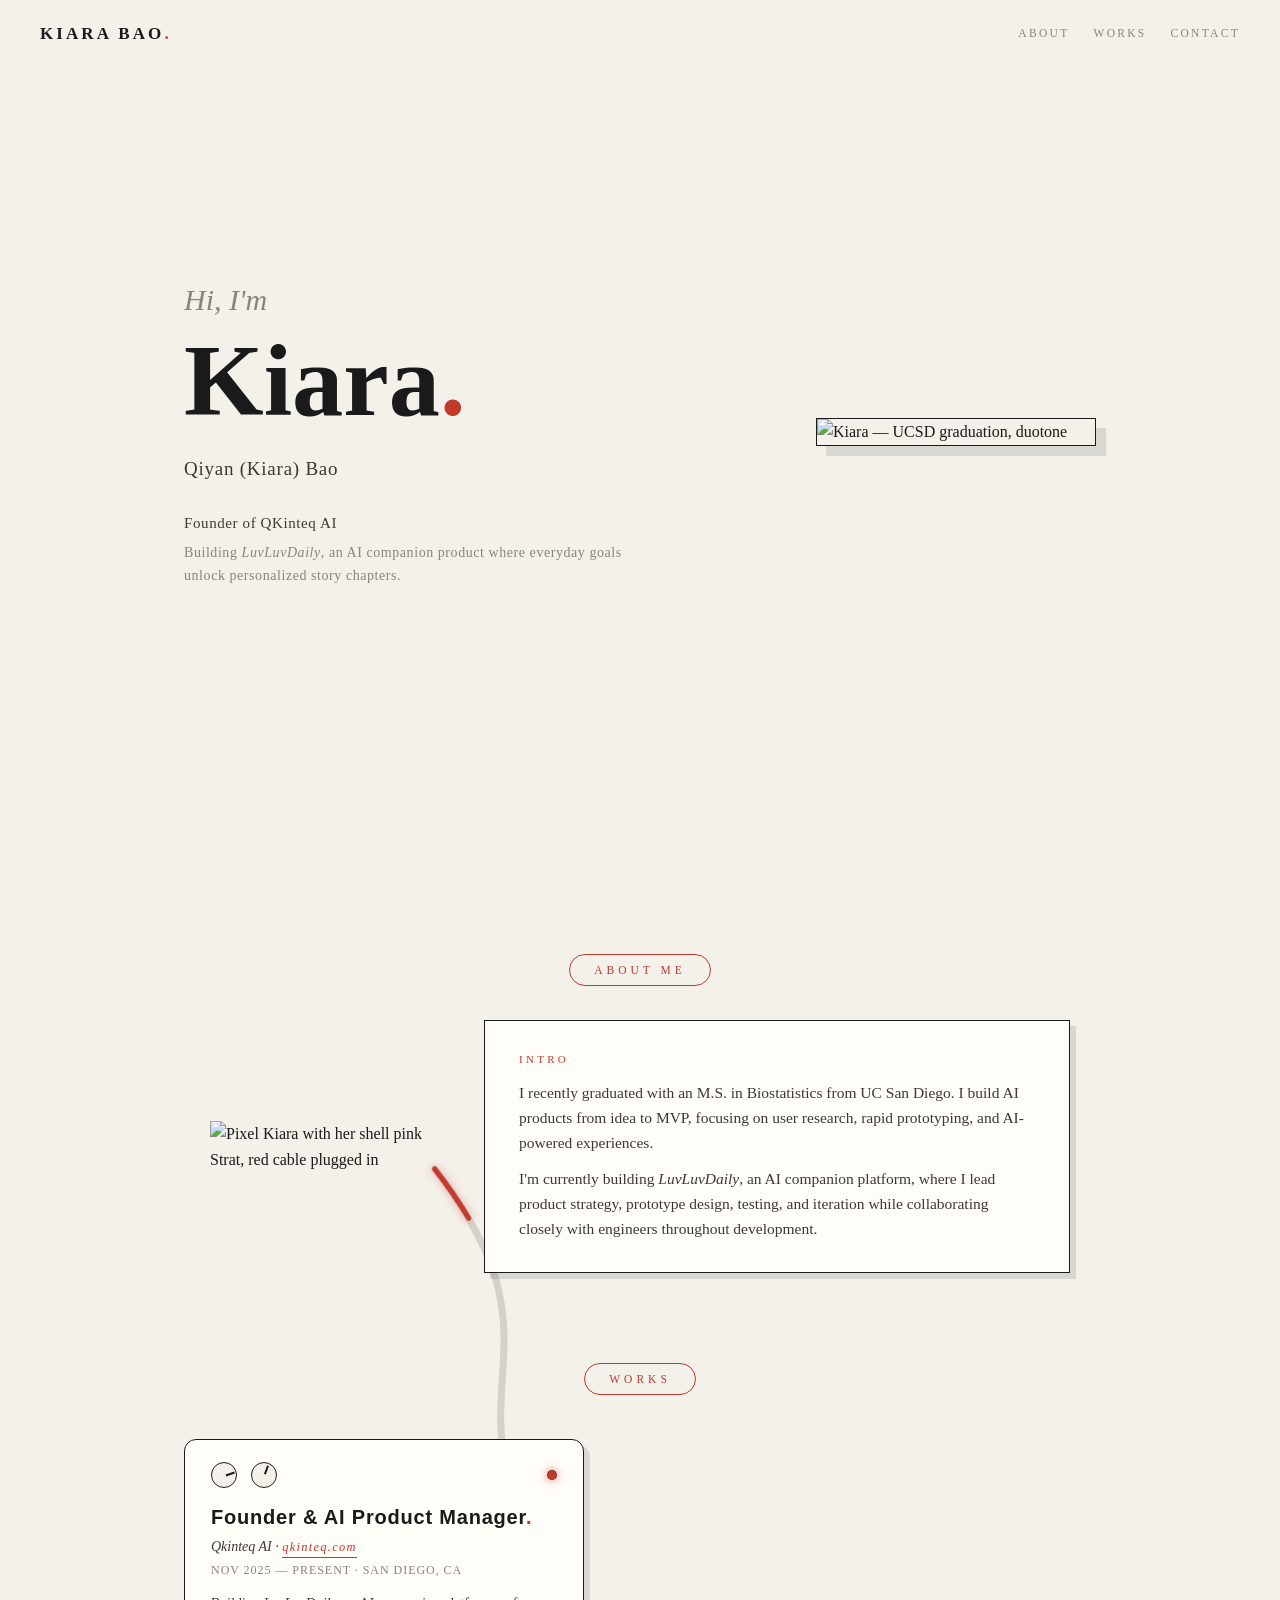
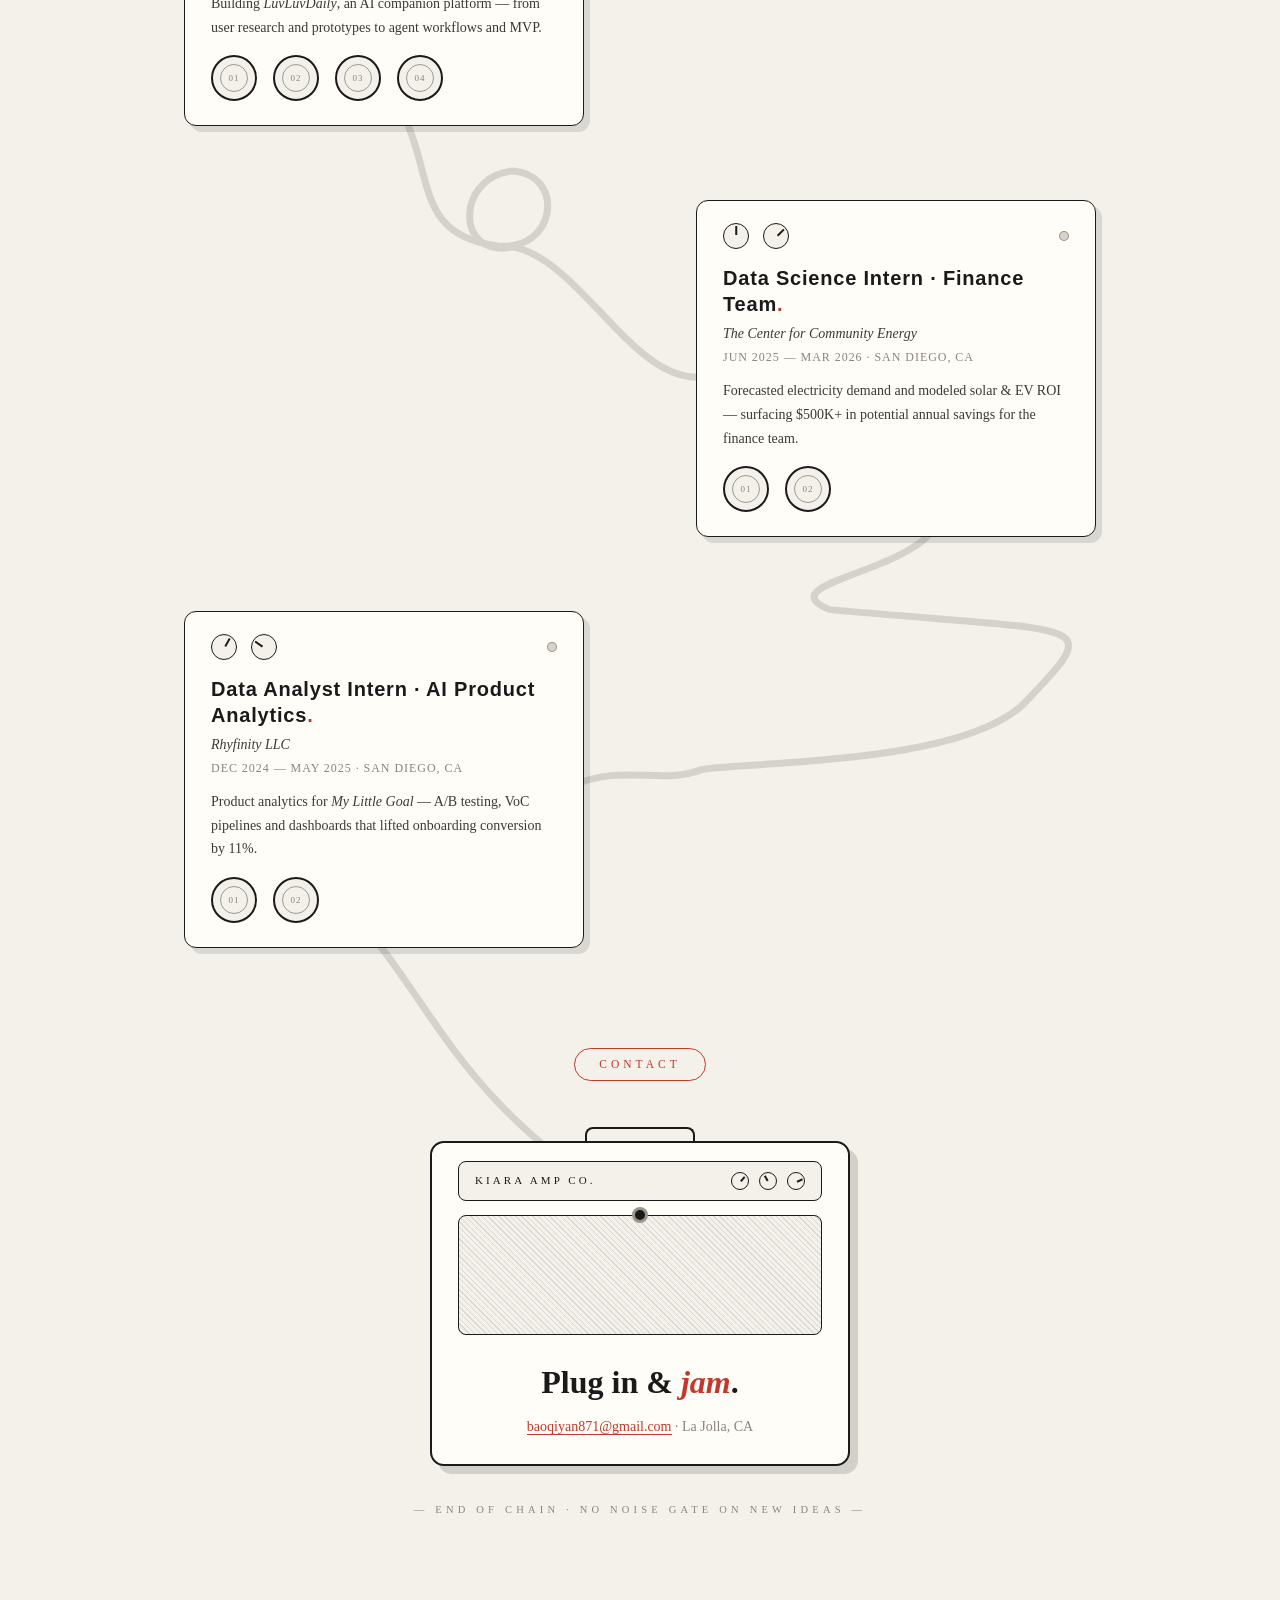
==== index.html @ 3020ae54 "Add files via upload" ====
<!DOCTYPE html>
<html lang="en">
<head>
<meta charset="UTF-8">
<meta name="viewport" content="width=device-width, initial-scale=1.0">
<title>Kiara Bao · Signal Chain</title>
<link rel="stylesheet" href="style.css">
</head>
<body id="top">

<svg id="cable-svg" aria-hidden="true">
  <g id="cable-shadow"></g>
  <g id="cable"></g>
</svg>

<header>
  <a class="brand" href="#top">KIARA BAO<span>.</span></a>
  <nav>
    <a href="#about">ABOUT</a>
    <a href="#works">WORKS</a>
    <a href="#contact">CONTACT</a>
  </nav>
</header>

<main>

  <section class="hero">
    <div>
      <div class="hi">Hi, I'm</div>
      <h1>Kiara<span>.</span></h1>
      <p class="sub">Qiyan (Kiara) Bao</p>
      <p class="sub line2">Founder of QKinteq AI</p>
      <p class="sub line3">Building <em>LuvLuvDaily</em>, an AI companion product where everyday goals unlock personalized story chapters.</p>
    </div>
    <img id="avatar" alt="Kiara — UCSD graduation, duotone" src="assets/images/image-01.jpg">
  </section>

  <div class="chip" id="about"><b>ABOUT ME</b></div>
  <div class="about-row">
  <img id="figure" alt="Pixel Kiara with her shell pink Strat, red cable plugged in" src="assets/images/image-02.png">
  <div class="card about solid rv">
    <div class="label">INTRO</div>
    <p>I recently graduated with an M.S. in Biostatistics from UC San Diego. I build AI products
      from idea to MVP, focusing on user research, rapid prototyping, and AI-powered experiences.</p>
    <p>I'm currently building <em>LuvLuvDaily</em>, an AI companion platform, where I lead product
      strategy, prototype design, testing, and iteration while collaborating closely with engineers
      throughout development.</p>
  </div>
  </div>

  <div class="chip" id="works"><b>WORKS</b></div>
  <div class="pedalboard">

    <div class="pedal left on rv" data-node>
      <div class="toprow">
        <div class="knobs"><div class="knob" style="--r:70deg"></div><div class="knob" style="--r:20deg"></div></div>
        <div class="led"></div>
      </div>
      <h2>Founder &amp; AI Product Manager<span>.</span></h2>
      <div class="who">Qkinteq AI · <a class="link" href="https://qkinteq.com" target="_blank" style="margin-top:0">qkinteq.com</a></div>
      <div class="when">NOV 2025 — PRESENT · SAN DIEGO, CA</div>
      <p class="sum">Building <em>LuvLuvDaily</em>, an AI companion platform — from user research and prototypes to agent workflows and MVP.</p>
      <div class="fpreview">
          <div class="pimg" data-i="0"><span>IMAGE 01 — COMING SOON</span></div>
          <div class="pimg" data-i="1"><span>IMAGE 02 — COMING SOON</span></div>
          <div class="pimg" data-i="2"><span>IMAGE 03 — COMING SOON</span></div>
          <div class="pimg" data-i="3"><span>IMAGE 04 — COMING SOON</span></div>
      </div>
      <div class="switchrow">
          <button class="fsw" data-i="0" aria-label="show image 1"><span>01</span></button>
          <button class="fsw" data-i="1" aria-label="show image 2"><span>02</span></button>
          <button class="fsw" data-i="2" aria-label="show image 3"><span>03</span></button>
          <button class="fsw" data-i="3" aria-label="show image 4"><span>04</span></button>
      </div>
    </div>

    <div class="pedal right rv" data-node>
      <div class="toprow">
        <div class="knobs"><div class="knob" style="--r:0deg"></div><div class="knob" style="--r:45deg"></div></div>
        <div class="led"></div>
      </div>
      <h2>Data Science Intern · Finance Team<span>.</span></h2>
      <div class="who">The Center for Community Energy</div>
      <div class="when">JUN 2025 — MAR 2026 · SAN DIEGO, CA</div>
      <p class="sum">Forecasted electricity demand and modeled solar &amp; EV ROI — surfacing $500K+ in potential annual savings for the finance team.</p>
      <div class="fpreview">
          <div class="pimg" data-i="0"><span>IMAGE 01 — COMING SOON</span></div>
          <div class="pimg" data-i="1"><span>IMAGE 02 — COMING SOON</span></div>
      </div>
      <div class="switchrow">
          <button class="fsw" data-i="0" aria-label="show image 1"><span>01</span></button>
          <button class="fsw" data-i="1" aria-label="show image 2"><span>02</span></button>
      </div>
    </div>

    <div class="pedal left rv" data-node>
      <div class="toprow">
        <div class="knobs"><div class="knob" style="--r:30deg"></div><div class="knob" style="--r:-55deg"></div></div>
        <div class="led"></div>
      </div>
      <h2>Data Analyst Intern · AI Product Analytics<span>.</span></h2>
      <div class="who">Rhyfinity LLC</div>
      <div class="when">DEC 2024 — MAY 2025 · SAN DIEGO, CA</div>
      <p class="sum">Product analytics for <em>My Little Goal</em> — A/B testing, VoC pipelines and dashboards that lifted onboarding conversion by 11%.</p>
      <div class="fpreview">
          <div class="pimg" data-i="0"><span>IMAGE 01 — COMING SOON</span></div>
          <div class="pimg" data-i="1"><span>IMAGE 02 — COMING SOON</span></div>
      </div>
      <div class="switchrow">
          <button class="fsw" data-i="0" aria-label="show image 1"><span>01</span></button>
          <button class="fsw" data-i="1" aria-label="show image 2"><span>02</span></button>
      </div>
    </div>
  </div>

  <div class="chip" id="contact"><b>CONTACT</b></div>
  <div class="ampwrap">
    <div class="amp" data-node>
      <div class="handle"></div>
      <div class="panel">
        <span class="brand-sm">KIARA AMP CO.</span>
        <div class="ampknobs">
          <div class="knob" style="--r:40deg"></div>
          <div class="knob" style="--r:-30deg"></div>
          <div class="knob" style="--r:65deg"></div>
        </div>
      </div>
      <div class="grill"><div class="input" id="amp-input"></div></div>
      <h2>Plug in &amp; <em>jam</em>.</h2>
      <p><a href="mailto:baoqiyan871@gmail.com">baoqiyan871@gmail.com</a> · La Jolla, CA</p>
    </div>
    <div class="fin">— END OF CHAIN · NO NOISE GATE ON NEW IDEAS —</div>
  </div>

</main>

<script src="script.js"></script>
</body>
</html>
---- style.css ----
:root{
    --bg:#f4f1ea;
    --ink:#1a1a1a;
    --muted:#8a857c;
    --accent:#c0392b;
    --paper:#fffdf8;
    --cable:#c73a30;   /* her red instrument cable */
  }
  *{margin:0;padding:0;box-sizing:border-box;}
  html{scroll-behavior:smooth;}
  body{background:var(--bg);color:var(--ink);
    font-family:"Georgia","Noto Serif",serif;line-height:1.6;
    overflow-x:hidden;}

  /* the cable lives behind everything solid */
  #cable-svg{position:absolute;top:0;left:0;z-index:0;pointer-events:none;}
  .solid{position:relative;z-index:2;}

  /* ===== header ===== */
  header{
    position:fixed;top:0;left:0;right:0;z-index:20;
    display:flex;justify-content:space-between;align-items:center;
    padding:20px 40px;
    background:linear-gradient(var(--bg) 55%,transparent);
  }
  header .brand{font-size:17px;letter-spacing:.18em;font-weight:bold;color:var(--ink);text-decoration:none;}
  header .brand span{color:var(--accent);}
  header nav{display:flex;gap:24px;}
  header nav a{font-size:11.5px;letter-spacing:.2em;color:var(--muted);text-decoration:none;}
  header nav a:hover{color:var(--accent);}

  main{position:relative;max-width:960px;margin:0 auto;padding:0 24px;}

  /* ===== hero ===== */
  .hero{min-height:96vh;display:flex;align-items:center;justify-content:space-between;gap:40px;position:relative;z-index:2;}
  .hero .hi{font-size:clamp(20px,2.4vw,30px);font-style:italic;color:var(--muted);}
  .hero h1{font-size:clamp(56px,8vw,104px);line-height:1.04;margin-top:4px;}
  .hero h1 span{color:var(--accent);}
  .hero .sub{margin-top:20px;font-size:19px;color:#3d3a35;letter-spacing:.04em;}
  .hero .sub.role{margin-top:6px;font-size:13px;color:var(--muted);letter-spacing:.28em;text-transform:uppercase;}
  .hero .sub.line2{margin-top:26px;font-size:15px;color:#3d3a35;}
  .hero .sub.line3{margin-top:6px;font-size:14px;color:var(--muted);max-width:34em;line-height:1.7;}
  .hero .go{margin-top:52px;font-size:11px;letter-spacing:.32em;color:var(--ink);}
  #avatar{width:clamp(200px,26vw,280px);height:auto;flex:0 0 auto;
    border:1.5px solid var(--ink);box-shadow:10px 10px 0 rgba(26,26,26,.12);}
  @media (max-width:700px){
    .hero{flex-direction:column-reverse;justify-content:center;text-align:center;gap:28px;}
  }

  /* ===== section chips ===== */
  .chip{
    display:flex;justify-content:center;margin:90px 0 34px;position:relative;z-index:2;
    scroll-margin-top:96px;
  }
  .chip b{
    background:var(--bg);border:1px solid var(--accent);border-radius:99px;
    padding:6px 24px;font-size:11.5px;letter-spacing:.35em;color:var(--accent);font-weight:normal;
  }

  /* ===== generic solid card ===== */
  .card{
    background:var(--paper);border:1.5px solid var(--ink);
    box-shadow:6px 6px 0 rgba(26,26,26,.12);
    padding:30px 34px;
  }

  /* ===== about ===== */
  .about-row{display:flex;gap:44px;align-items:center;max-width:860px;margin:0 auto;}
  #figure{width:clamp(170px,22vw,230px);height:auto;flex:0 0 auto;
    position:relative;z-index:2;}
  @media (max-width:700px){
    .about-row{flex-direction:column;align-items:center;}
  }
  .about{max-width:640px;margin:0 auto;}
  .about p{font-size:15.5px;color:#3d3a35;}
  .about p + p{margin-top:12px;}
  .about .label{font-size:11px;letter-spacing:.3em;color:var(--accent);margin-bottom:12px;}

  /* ===== pedals ===== */
  .pedalboard{display:flex;flex-direction:column;gap:74px;padding:10px 0;}
  .pedal{
    width:400px;max-width:100%;
    background:var(--paper);border:1.5px solid var(--ink);border-radius:12px;
    box-shadow:6px 6px 0 rgba(26,26,26,.12);
    padding:22px 26px 24px;position:relative;z-index:2;
    transition:transform .2s, box-shadow .2s;
  }
  .pedal:hover{transform:translate(-2px,-2px);box-shadow:9px 9px 0 rgba(192,57,43,.22);}
  .pedal.right{align-self:flex-end;}
  .pedal.left{align-self:flex-start;}
  .pedal .toprow{display:flex;justify-content:space-between;align-items:center;}
  .knobs{display:flex;gap:14px;}
  .knob{width:26px;height:26px;border-radius:50%;border:1.5px solid var(--ink);position:relative;background:var(--bg);}
  .knob::after{content:"";position:absolute;left:50%;top:2px;width:1.5px;height:9px;background:var(--ink);transform:translateX(-50%) rotate(var(--r,0deg));transform-origin:50% 11px;}
  .led{width:10px;height:10px;border-radius:50%;background:#d8d3c8;border:1px solid rgba(26,26,26,.35);}
  .pedal.on .led{background:var(--accent);box-shadow:0 0 8px rgba(192,57,43,.7);}
  .pedal p.sum{margin-top:12px;font-size:14px;line-height:1.7;color:#3d3a35;}
  /* floating preview beside the pedal */
  .fpreview{position:absolute;top:-6px;width:300px;height:210px;z-index:6;
    background:var(--paper);border:1.5px solid var(--ink);
    box-shadow:8px 8px 0 rgba(26,26,26,.15);
    opacity:0;visibility:hidden;transform:rotate(-2deg) translateY(6px);
    transition:opacity .22s ease,transform .22s ease,visibility .22s;pointer-events:none;}
  .pedal.left .fpreview{left:calc(100% + 26px);}
  .pedal.right .fpreview{right:calc(100% + 26px);transform:rotate(2deg) translateY(6px);}
  .pedal.previewing .fpreview{opacity:1;visibility:visible;transform:rotate(-2deg) translateY(0);}
  .pedal.right.previewing .fpreview{transform:rotate(2deg) translateY(0);}
  .fpreview .pimg{position:absolute;inset:0;display:flex;align-items:center;justify-content:center;
    font-size:10px;letter-spacing:.2em;color:var(--muted);background:var(--paper);
    opacity:0;transition:opacity .2s ease;}
  .fpreview .pimg img{width:100%;height:100%;object-fit:cover;display:block;}
  .fpreview .pimg.show{opacity:1;}
  @media (max-width:760px){
    .pedal.left .fpreview{left:auto;right:0;top:-224px;}
    .pedal.right .fpreview{right:0;top:-224px;}
  }
  /* round footswitches */
  .switchrow{margin-top:16px;display:flex;gap:16px;}
  .fsw{width:46px;height:46px;border-radius:50%;border:2px solid var(--ink);background:var(--bg);
    cursor:pointer;position:relative;font-family:inherit;
    display:flex;align-items:center;justify-content:center;transition:all .15s;}
  .fsw::after{content:"";position:absolute;inset:7px;border-radius:50%;border:1.5px solid rgba(26,26,26,.4);}
  .fsw span{font-size:9px;letter-spacing:.1em;color:var(--muted);position:relative;z-index:1;}
  .fsw:hover, .fsw.active{border-color:var(--accent);box-shadow:0 0 10px rgba(192,57,43,.45);transform:translateY(1px);}
  .fsw:hover span, .fsw.active span{color:var(--accent);}
  .pedal h2{
    margin-top:16px;font-size:20px;letter-spacing:.04em;line-height:1.3;
    font-family:"Futura","Avenir Next","Helvetica Neue",sans-serif;font-weight:800;
  }
  .pedal h2 span{color:var(--accent);}
  .pedal .who{margin-top:6px;font-size:14px;font-style:italic;color:#3d3a35;}
  .pedal .when{font-size:12px;color:var(--muted);letter-spacing:.08em;margin-top:2px;}
  .pedal ul{margin:12px 0 0;padding-left:17px;}
  .pedal li{font-size:13.5px;margin:6px 0;color:#3d3a35;}
  .pedal .tags{margin-top:14px;display:flex;gap:7px;flex-wrap:wrap;}
  .pedal .tags i{font-style:normal;font-size:10.5px;letter-spacing:.06em;
    border:1px solid var(--muted);color:var(--muted);padding:2px 8px;border-radius:99px;}
  .pedal a.link{display:inline-block;margin-top:12px;font-size:12.5px;letter-spacing:.1em;
    color:var(--accent);text-decoration:none;border-bottom:1px solid var(--accent);}
  .pedal .fx{font-size:10.5px;letter-spacing:.25em;color:var(--muted);}

  /* ===== works: tracklist ===== */
  .tracklist{max-width:640px;margin:0 auto;}
  .tracklist .label{font-size:11px;letter-spacing:.3em;color:var(--accent);margin-bottom:6px;}
  .track{display:flex;gap:18px;padding:16px 4px;border-bottom:1px solid rgba(26,26,26,.15);align-items:baseline;}
  .track:last-child{border-bottom:none;}
  .track .n{font-size:12px;color:var(--muted);letter-spacing:.1em;min-width:28px;}
  .track h3{font-size:17px;font-weight:normal;}
  .track p{font-size:13px;color:var(--muted);margin-top:2px;}
  .track .dur{margin-left:auto;font-size:12px;color:var(--muted);white-space:nowrap;}

  /* ===== side chain (music) ===== */
  .sidechain{max-width:640px;margin:0 auto;border-style:dashed;border-width:1.5px;}
  .sidechain .label{font-size:11px;letter-spacing:.3em;color:var(--accent);margin-bottom:12px;}
  .sidechain p{font-size:15px;color:#3d3a35;}
  .sidechain .soon{margin-top:16px;font-size:12.5px;letter-spacing:.1em;color:var(--muted);font-style:italic;}

  /* ===== gear specs (skills) ===== */
  .gear{max-width:760px;margin:0 auto;}
  .gear .label{font-size:11px;letter-spacing:.3em;color:var(--accent);margin-bottom:16px;}
  .gear dl{display:grid;grid-template-columns:150px 1fr;gap:10px 20px;}
  .gear dt{font-size:12px;letter-spacing:.12em;color:var(--muted);padding-top:2px;}
  .gear dd{font-size:14px;color:#3d3a35;}

  /* ===== amp / contact ===== */
  .ampwrap{display:flex;flex-direction:column;align-items:center;margin:60px 0 40px;position:relative;z-index:2;
    scroll-margin-top:96px;}
  .amp{
    width:420px;max-width:92vw;background:var(--paper);
    border:2px solid var(--ink);border-radius:14px;
    box-shadow:8px 8px 0 rgba(26,26,26,.15);
    padding:20px 26px 26px;text-align:center;position:relative;
  }
  .amp .handle{width:110px;height:14px;border:2px solid var(--ink);border-bottom:none;
    border-radius:8px 8px 0 0;margin:-36px auto 20px;background:var(--bg);}
  .amp .panel{display:flex;justify-content:space-between;align-items:center;
    border:1.5px solid var(--ink);border-radius:8px;padding:10px 16px;background:var(--bg);}
  .amp .panel .brand-sm{font-size:11px;letter-spacing:.28em;}
  .amp .panel .ampknobs{display:flex;gap:10px;}
  .amp .panel .knob{width:18px;height:18px;}
  .amp .panel .knob::after{height:6px;transform-origin:50% 7px;}
  .amp .grill{
    margin-top:14px;height:120px;border:1.5px solid var(--ink);border-radius:8px;
    background:repeating-linear-gradient(45deg,var(--bg) 0 3px,rgba(26,26,26,.16) 3px 4px);
    position:relative;
  }
  .amp .input{
    position:absolute;left:50%;top:-9px;transform:translateX(-50%);
    width:16px;height:16px;border-radius:50%;background:var(--ink);
    border:3px solid #9a958c;
  }
  .amp h2{margin-top:22px;font-size:32px;}
  .amp h2 em{font-style:italic;color:var(--accent);}
  .amp p{margin-top:8px;font-size:14px;color:var(--muted);}
  .amp a{color:var(--accent);text-decoration:none;border-bottom:1px solid var(--accent);}
  .fin{margin:36px 0 46px;font-size:10.5px;letter-spacing:.4em;color:var(--muted);text-align:center;}

  /* reveal on scroll */
  .rv{opacity:1;transform:translateY(26px);transition:transform .6s ease;}
  .rv.show{transform:none;}

  @media (max-width:700px){
    header{padding:14px 18px;}
    header nav{gap:14px;}
    .pedal.left,.pedal.right{align-self:center;}
    .gear dl{grid-template-columns:1fr;}
    .track .dur{display:none;}
  }
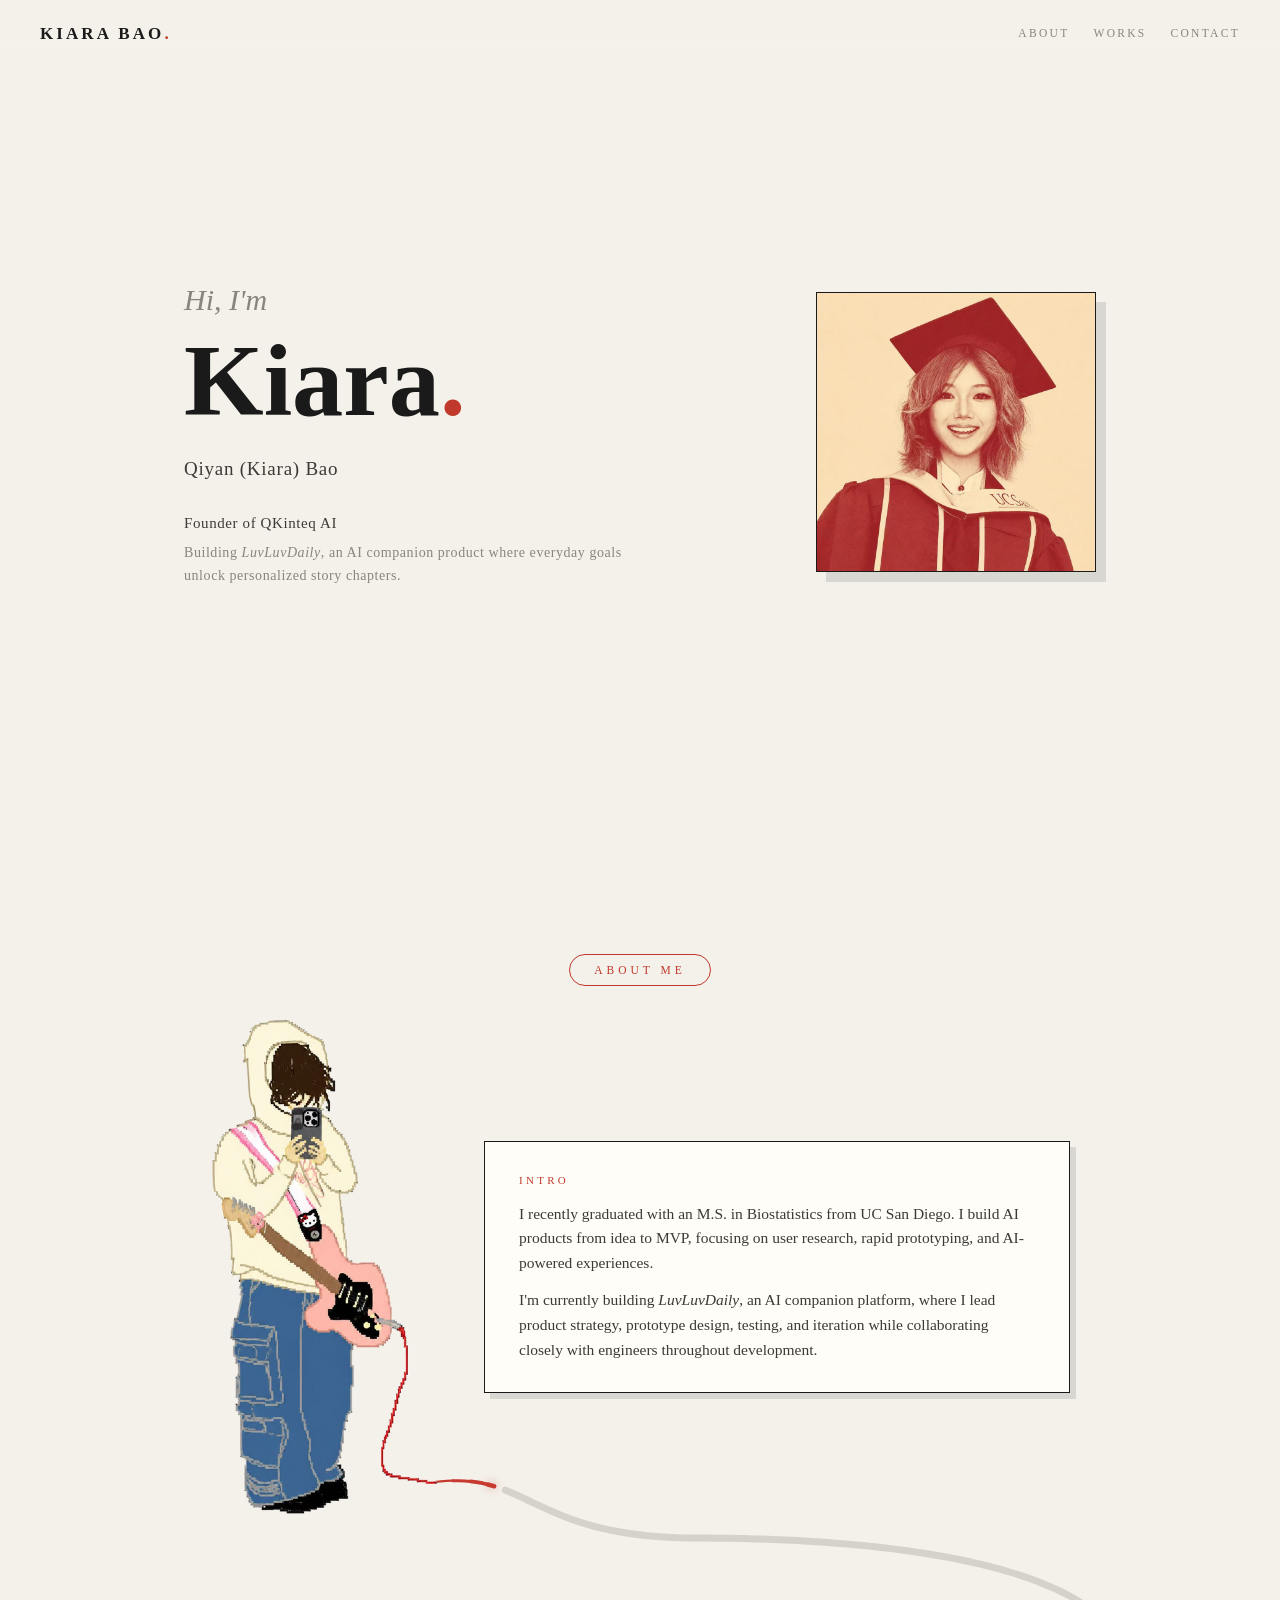
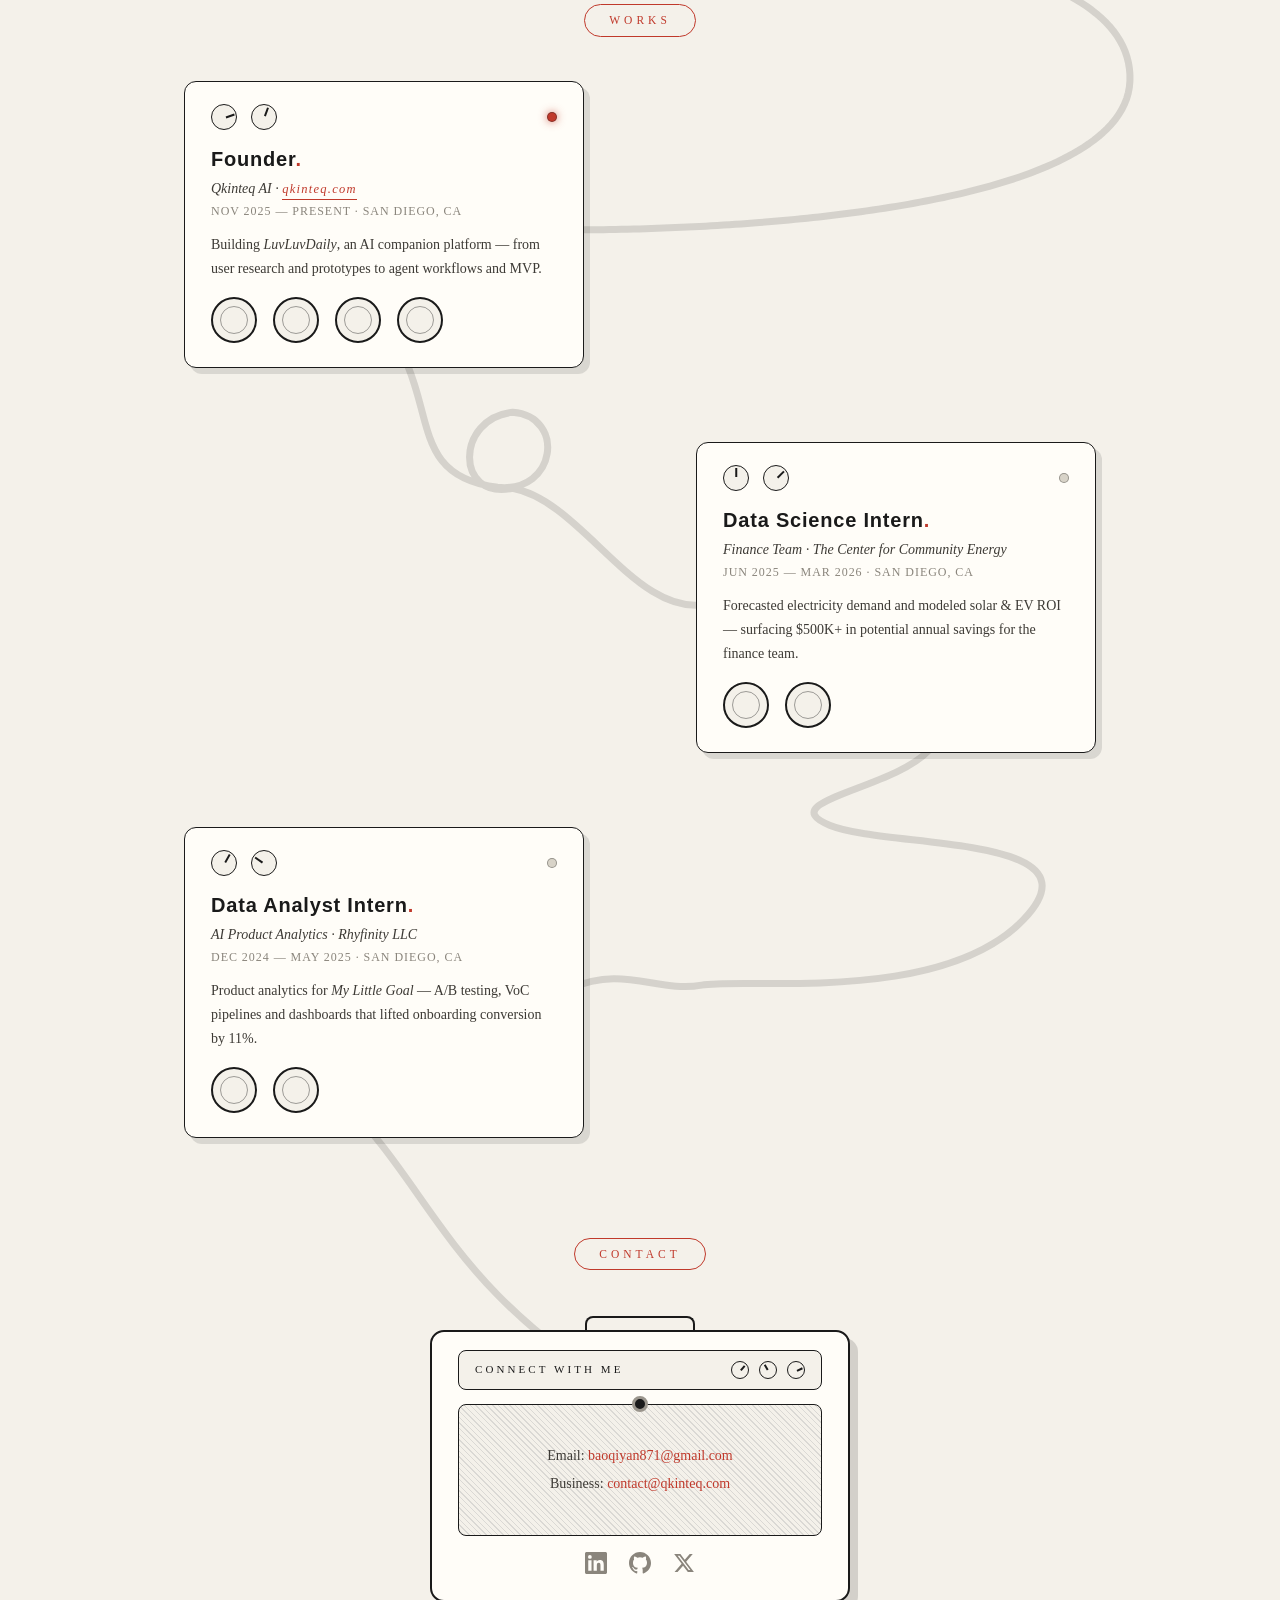
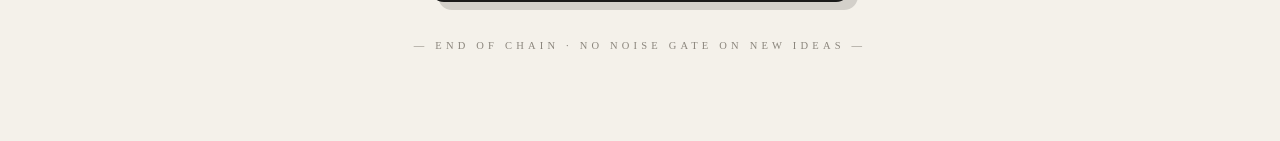
==== commit 9b0535a2: "Add files via upload" ====
--- a/index.html
+++ b/index.html
@@ -38,7 +38,7 @@
   <div class="chip" id="about"><b>ABOUT ME</b></div>
   <div class="about-row">
   <img id="figure" alt="Pixel Kiara with her shell pink Strat, red cable plugged in" src="assets/images/image-02.png">
-  <div class="card about solid rv">
+  <div class="card about solid">
     <div class="label">INTRO</div>
     <p>I recently graduated with an M.S. in Biostatistics from UC San Diego. I build AI products
       from idea to MVP, focusing on user research, rapid prototyping, and AI-powered experiences.</p>
@@ -51,64 +51,64 @@
   <div class="chip" id="works"><b>WORKS</b></div>
   <div class="pedalboard">
 
-    <div class="pedal left on rv" data-node>
+    <div class="pedal left on" data-node>
       <div class="toprow">
         <div class="knobs"><div class="knob" style="--r:70deg"></div><div class="knob" style="--r:20deg"></div></div>
         <div class="led"></div>
       </div>
-      <h2>Founder &amp; AI Product Manager<span>.</span></h2>
+      <h2>Founder<span>.</span></h2>
       <div class="who">Qkinteq AI · <a class="link" href="https://qkinteq.com" target="_blank" style="margin-top:0">qkinteq.com</a></div>
       <div class="when">NOV 2025 — PRESENT · SAN DIEGO, CA</div>
       <p class="sum">Building <em>LuvLuvDaily</em>, an AI companion platform — from user research and prototypes to agent workflows and MVP.</p>
       <div class="fpreview">
-          <div class="pimg" data-i="0"><span>IMAGE 01 — COMING SOON</span></div>
-          <div class="pimg" data-i="1"><span>IMAGE 02 — COMING SOON</span></div>
-          <div class="pimg" data-i="2"><span>IMAGE 03 — COMING SOON</span></div>
-          <div class="pimg" data-i="3"><span>IMAGE 04 — COMING SOON</span></div>
+          <div class="pimg" data-i="0"><img src="assets/images/image-03.png" alt="LuvLuvDaily — home and art style screens"></div>
+          <div class="pimg" data-i="1"><img src="assets/images/image-04.png" alt="LuvLuvDaily — new character creation flow"></div>
+          <div class="pimg" data-i="2"><img src="assets/images/image-05.png" alt="LuvLuvDaily — daily task plan and pomodoro"></div>
+          <div class="pimg" data-i="3"><img src="assets/images/image-06.jpg" alt="LuvLuvDaily — user comments and feedback"></div>
       </div>
       <div class="switchrow">
-          <button class="fsw" data-i="0" aria-label="show image 1"><span>01</span></button>
-          <button class="fsw" data-i="1" aria-label="show image 2"><span>02</span></button>
-          <button class="fsw" data-i="2" aria-label="show image 3"><span>03</span></button>
-          <button class="fsw" data-i="3" aria-label="show image 4"><span>04</span></button>
+          <button class="fsw" data-i="0" aria-label="show image 1"></button>
+          <button class="fsw" data-i="1" aria-label="show image 2"></button>
+          <button class="fsw" data-i="2" aria-label="show image 3"></button>
+          <button class="fsw" data-i="3" aria-label="show image 4"></button>
       </div>
     </div>
 
-    <div class="pedal right rv" data-node>
+    <div class="pedal right" data-node>
       <div class="toprow">
         <div class="knobs"><div class="knob" style="--r:0deg"></div><div class="knob" style="--r:45deg"></div></div>
         <div class="led"></div>
       </div>
-      <h2>Data Science Intern · Finance Team<span>.</span></h2>
-      <div class="who">The Center for Community Energy</div>
+      <h2>Data Science Intern<span>.</span></h2>
+      <div class="who">Finance Team · The Center for Community Energy</div>
       <div class="when">JUN 2025 — MAR 2026 · SAN DIEGO, CA</div>
       <p class="sum">Forecasted electricity demand and modeled solar &amp; EV ROI — surfacing $500K+ in potential annual savings for the finance team.</p>
       <div class="fpreview">
-          <div class="pimg" data-i="0"><span>IMAGE 01 — COMING SOON</span></div>
-          <div class="pimg" data-i="1"><span>IMAGE 02 — COMING SOON</span></div>
+          <div class="pimg" data-i="0"><img src="assets/images/image-07.jpg" alt="Electricity demand forecasting"></div>
+          <div class="pimg" data-i="1"><img src="assets/images/image-08.jpg" alt="Solar and EV ROI modeling"></div>
       </div>
       <div class="switchrow">
-          <button class="fsw" data-i="0" aria-label="show image 1"><span>01</span></button>
-          <button class="fsw" data-i="1" aria-label="show image 2"><span>02</span></button>
+          <button class="fsw" data-i="0" aria-label="show image 1"></button>
+          <button class="fsw" data-i="1" aria-label="show image 2"></button>
       </div>
     </div>
 
-    <div class="pedal left rv" data-node>
+    <div class="pedal left" data-node>
       <div class="toprow">
         <div class="knobs"><div class="knob" style="--r:30deg"></div><div class="knob" style="--r:-55deg"></div></div>
         <div class="led"></div>
       </div>
-      <h2>Data Analyst Intern · AI Product Analytics<span>.</span></h2>
-      <div class="who">Rhyfinity LLC</div>
+      <h2>Data Analyst Intern<span>.</span></h2>
+      <div class="who">AI Product Analytics · Rhyfinity LLC</div>
       <div class="when">DEC 2024 — MAY 2025 · SAN DIEGO, CA</div>
       <p class="sum">Product analytics for <em>My Little Goal</em> — A/B testing, VoC pipelines and dashboards that lifted onboarding conversion by 11%.</p>
       <div class="fpreview">
-          <div class="pimg" data-i="0"><span>IMAGE 01 — COMING SOON</span></div>
-          <div class="pimg" data-i="1"><span>IMAGE 02 — COMING SOON</span></div>
+          <div class="pimg" data-i="0"><img src="assets/images/image-09.jpg" alt="My Little Goal product analytics"></div>
+          <div class="pimg" data-i="1"><img src="assets/images/image-10.jpg" alt="My Little Goal dashboards"></div>
       </div>
       <div class="switchrow">
-          <button class="fsw" data-i="0" aria-label="show image 1"><span>01</span></button>
-          <button class="fsw" data-i="1" aria-label="show image 2"><span>02</span></button>
+          <button class="fsw" data-i="0" aria-label="show image 1"></button>
+          <button class="fsw" data-i="1" aria-label="show image 2"></button>
       </div>
     </div>
   </div>
@@ -118,16 +118,31 @@
     <div class="amp" data-node>
       <div class="handle"></div>
       <div class="panel">
-        <span class="brand-sm">KIARA AMP CO.</span>
+        <span class="brand-sm">CONNECT WITH ME</span>
         <div class="ampknobs">
           <div class="knob" style="--r:40deg"></div>
           <div class="knob" style="--r:-30deg"></div>
           <div class="knob" style="--r:65deg"></div>
         </div>
       </div>
-      <div class="grill"><div class="input" id="amp-input"></div></div>
-      <h2>Plug in &amp; <em>jam</em>.</h2>
-      <p><a href="mailto:baoqiyan871@gmail.com">baoqiyan871@gmail.com</a> · La Jolla, CA</p>
+      <div class="grill">
+        <div class="input" id="amp-input"></div>
+        <div class="contact">
+          <span>Email: <a href="mailto:baoqiyan871@gmail.com">baoqiyan871@gmail.com</a></span>
+          <span>Business: <a href="mailto:contact@qkinteq.com">contact@qkinteq.com</a></span>
+        </div>
+      </div>
+      <div class="social">
+        <a href="https://www.linkedin.com/in/YOUR-LINKEDIN-ID" target="_blank" rel="noopener" aria-label="LinkedIn">
+          <svg viewBox="0 0 24 24" xmlns="http://www.w3.org/2000/svg"><path d="M20.45 20.45h-3.55v-5.57c0-1.33-.03-3.04-1.85-3.04-1.85 0-2.14 1.45-2.14 2.94v5.67H9.36V9h3.41v1.56h.05c.47-.9 1.63-1.85 3.36-1.85 3.6 0 4.27 2.37 4.27 5.45v6.29zM5.34 7.43a2.06 2.06 0 1 1 0-4.12 2.06 2.06 0 0 1 0 4.12zM7.12 20.45H3.56V9h3.56v11.45zM22.22 0H1.77C.79 0 0 .77 0 1.72v20.56C0 23.23.79 24 1.77 24h20.45c.98 0 1.78-.77 1.78-1.72V1.72C24 .77 23.2 0 22.22 0z"/></svg>
+        </a>
+        <a href="https://github.com/YOUR-GITHUB-ID" target="_blank" rel="noopener" aria-label="GitHub">
+          <svg viewBox="0 0 24 24" xmlns="http://www.w3.org/2000/svg"><path d="M12 0C5.37 0 0 5.37 0 12c0 5.3 3.44 9.8 8.2 11.39.6.11.82-.26.82-.58 0-.28-.01-1.04-.02-2.04-3.34.73-4.04-1.61-4.04-1.61-.55-1.39-1.34-1.76-1.34-1.76-1.09-.74.08-.73.08-.73 1.2.09 1.84 1.24 1.84 1.24 1.07 1.83 2.81 1.3 3.5 1 .1-.78.42-1.31.76-1.61-2.66-.3-5.47-1.33-5.47-5.93 0-1.31.47-2.38 1.24-3.22-.13-.3-.54-1.52.12-3.18 0 0 1-.32 3.3 1.23a11.5 11.5 0 0 1 6 0c2.28-1.55 3.29-1.23 3.29-1.23.66 1.66.25 2.88.12 3.18.77.84 1.23 1.91 1.23 3.22 0 4.61-2.8 5.62-5.48 5.92.43.37.81 1.1.81 2.22 0 1.6-.02 2.89-.02 3.29 0 .32.22.7.83.58C20.56 21.8 24 17.3 24 12 24 5.37 18.63 0 12 0z"/></svg>
+        </a>
+        <a href="https://x.com/YOUR-X-ID" target="_blank" rel="noopener" aria-label="X">
+          <svg viewBox="0 0 24 24" xmlns="http://www.w3.org/2000/svg"><path d="M18.244 2.25h3.308l-7.227 8.26 8.502 11.24H16.17l-5.214-6.817L4.99 21.75H1.68l7.73-8.835L1.254 2.25H8.08l4.713 6.231zm-1.161 17.52h1.833L7.084 4.126H5.117z"/></svg>
+        </a>
+      </div>
     </div>
     <div class="fin">— END OF CHAIN · NO NOISE GATE ON NEW IDEAS —</div>
   </div>
--- a/style.css
+++ b/style.css
@@ -96,7 +96,7 @@
   .pedal.on .led{background:var(--accent);box-shadow:0 0 8px rgba(192,57,43,.7);}
   .pedal p.sum{margin-top:12px;font-size:14px;line-height:1.7;color:#3d3a35;}
   /* floating preview beside the pedal */
-  .fpreview{position:absolute;top:-6px;width:300px;height:210px;z-index:6;
+  .fpreview{position:absolute;top:-20px;z-index:6;
     background:var(--paper);border:1.5px solid var(--ink);
     box-shadow:8px 8px 0 rgba(26,26,26,.15);
     opacity:0;visibility:hidden;transform:rotate(-2deg) translateY(6px);
@@ -105,14 +105,14 @@
   .pedal.right .fpreview{right:calc(100% + 26px);transform:rotate(2deg) translateY(6px);}
   .pedal.previewing .fpreview{opacity:1;visibility:visible;transform:rotate(-2deg) translateY(0);}
   .pedal.right.previewing .fpreview{transform:rotate(2deg) translateY(0);}
-  .fpreview .pimg{position:absolute;inset:0;display:flex;align-items:center;justify-content:center;
-    font-size:10px;letter-spacing:.2em;color:var(--muted);background:var(--paper);
-    opacity:0;transition:opacity .2s ease;}
-  .fpreview .pimg img{width:100%;height:100%;object-fit:cover;display:block;}
-  .fpreview .pimg.show{opacity:1;}
+  .fpreview .pimg{display:none;}
+  .fpreview .pimg.show{display:block;}
+  .fpreview .pimg img{display:block;width:auto;height:auto;max-width:340px;max-height:400px;}
+  .fpreview .pimg span{display:block;padding:80px 46px;white-space:nowrap;
+    font-size:10px;letter-spacing:.2em;color:var(--muted);}
   @media (max-width:760px){
-    .pedal.left .fpreview{left:auto;right:0;top:-224px;}
-    .pedal.right .fpreview{right:0;top:-224px;}
+    .pedal.left .fpreview{left:auto;right:0;top:auto;bottom:calc(100% + 14px);}
+    .pedal.right .fpreview{right:0;top:auto;bottom:calc(100% + 14px);}
   }
   /* round footswitches */
   .switchrow{margin-top:16px;display:flex;gap:16px;}
@@ -120,9 +120,11 @@
     cursor:pointer;position:relative;font-family:inherit;
     display:flex;align-items:center;justify-content:center;transition:all .15s;}
   .fsw::after{content:"";position:absolute;inset:7px;border-radius:50%;border:1.5px solid rgba(26,26,26,.4);}
-  .fsw span{font-size:9px;letter-spacing:.1em;color:var(--muted);position:relative;z-index:1;}
-  .fsw:hover, .fsw.active{border-color:var(--accent);box-shadow:0 0 10px rgba(192,57,43,.45);transform:translateY(1px);}
-  .fsw:hover span, .fsw.active span{color:var(--accent);}
+  .fsw:hover, .fsw.active{
+    border-color:var(--accent);background:var(--accent);
+    box-shadow:0 0 10px rgba(192,57,43,.45);transform:translateY(1px);
+  }
+  .fsw:hover::after, .fsw.active::after{border-color:rgba(244,241,234,.55);}
   .pedal h2{
     margin-top:16px;font-size:20px;letter-spacing:.04em;line-height:1.3;
     font-family:"Futura","Avenir Next","Helvetica Neue",sans-serif;font-weight:800;
@@ -180,24 +182,27 @@
   .amp .panel .knob{width:18px;height:18px;}
   .amp .panel .knob::after{height:6px;transform-origin:50% 7px;}
   .amp .grill{
-    margin-top:14px;height:120px;border:1.5px solid var(--ink);border-radius:8px;
+    margin-top:14px;height:132px;border:1.5px solid var(--ink);border-radius:8px;
     background:repeating-linear-gradient(45deg,var(--bg) 0 3px,rgba(26,26,26,.16) 3px 4px);
     position:relative;
-  }
+    display:flex;align-items:center;justify-content:center;
+  }
+  .amp .grill .contact{
+    display:flex;flex-direction:column;gap:6px;
+    font-size:14px;color:#3d3a35;
+  }
+  .amp .grill .contact a{border-bottom:none;}
   .amp .input{
     position:absolute;left:50%;top:-9px;transform:translateX(-50%);
     width:16px;height:16px;border-radius:50%;background:var(--ink);
     border:3px solid #9a958c;
   }
-  .amp h2{margin-top:22px;font-size:32px;}
-  .amp h2 em{font-style:italic;color:var(--accent);}
-  .amp p{margin-top:8px;font-size:14px;color:var(--muted);}
   .amp a{color:var(--accent);text-decoration:none;border-bottom:1px solid var(--accent);}
+  .amp .social{margin-top:16px;display:flex;justify-content:center;gap:22px;}
+  .amp .social a{border-bottom:none;line-height:0;}
+  .amp .social svg{width:22px;height:22px;fill:var(--muted);transition:fill .15s;}
+  .amp .social a:hover svg{fill:var(--accent);}
   .fin{margin:36px 0 46px;font-size:10.5px;letter-spacing:.4em;color:var(--muted);text-align:center;}
-
-  /* reveal on scroll */
-  .rv{opacity:1;transform:translateY(26px);transition:transform .6s ease;}
-  .rv.show{transform:none;}
 
   @media (max-width:700px){
     header{padding:14px 18px;}
